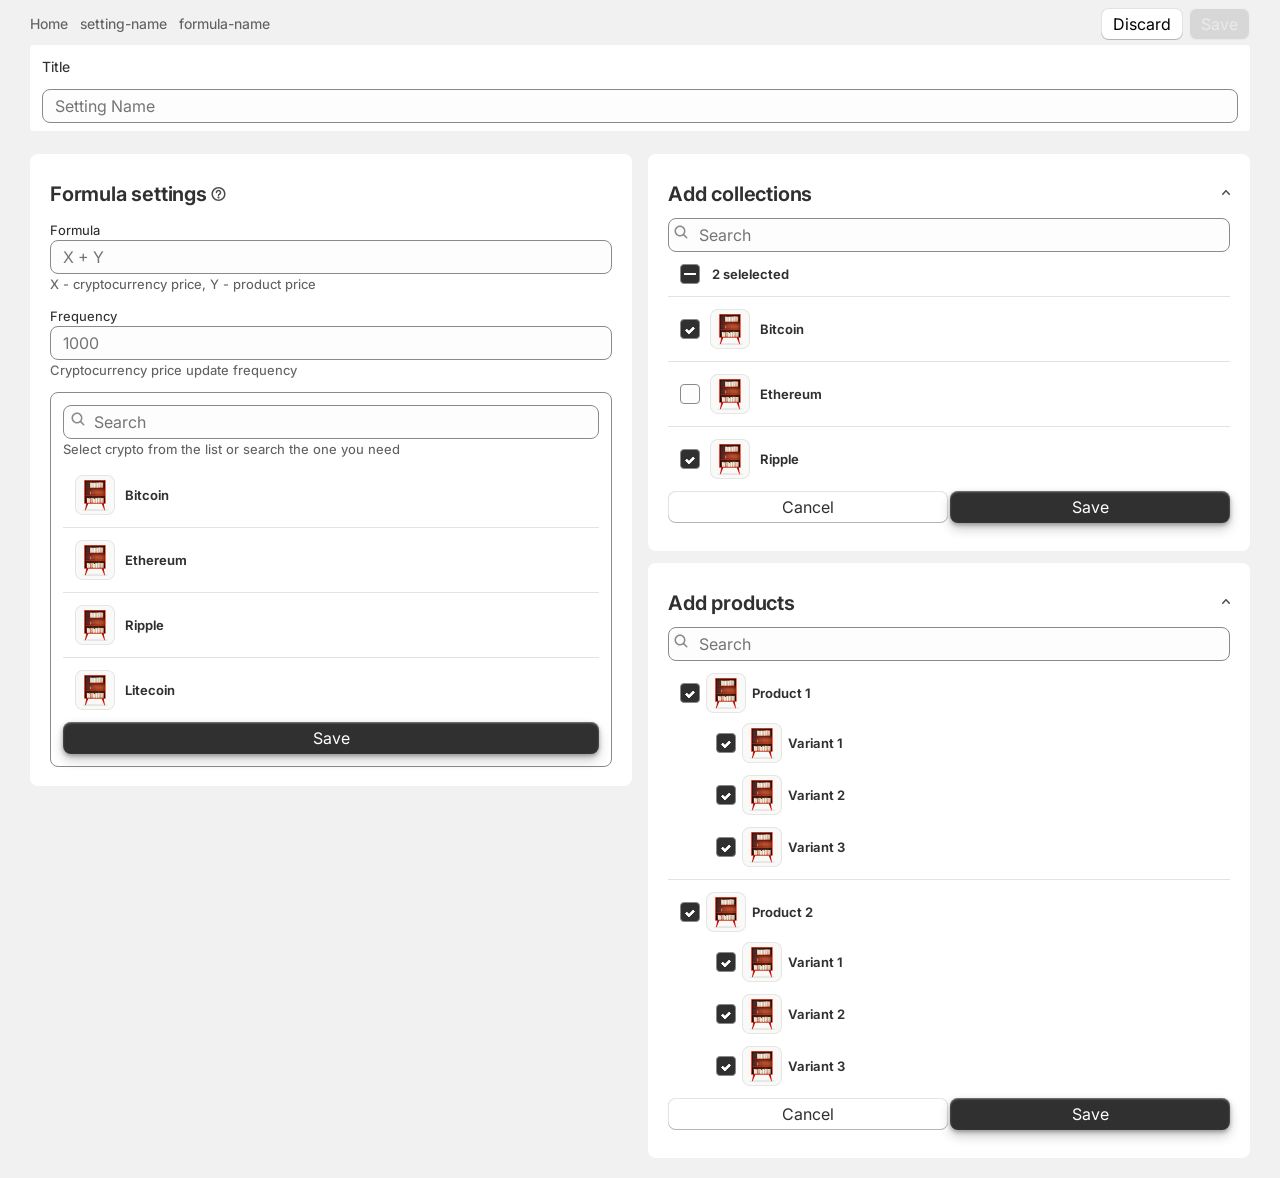
==== formula.html @ 6ff9fcc7 "feat: зробив лабу" ====
<!DOCTYPE html>
<html lang="en">
  <head>
    <meta charset="UTF-8" />
    <meta name="viewport" content="width=device-width, initial-scale=1.0" />
    <link rel="stylesheet" href="./resources/style.css" />
    <link rel="stylesheet" href="./resources/reset.css" />
    <link
      href="https://fonts.googleapis.com/css2?family=Inter:ital,opsz,wght@0,14..32,100..900;1,14..32,100..900&display=swap"
      rel="stylesheet"
    />
    <title>Document</title>
  </head>
  <body>
    <div class="container">
      <header class="wrapper">
        <nav class="headers-wrapper">
          <a href="index.html" class="headers">Home</a>
          <a href="settings.html" class="headers">setting-name</a>
          <a href="formula.html" class="headers">formula-name</a>
        </nav>
        <div class="btn-wrapper">
          <button class="btn">Discard</button>
          <button class="btn disabled" disabled>Save</button>
        </div>
      </header>
      <div class="input-wrapper">
        <p class="title">Title</p>
        <input type="text" class="input" placeholder="Setting Name" />
      </div>
      <div class="section">
        <div class="formula">
          <div class="formula-wrapper">
            <h3 class="formula-text">Formula settings</h3>
            <img
              src="./images/icons/QuestionCircle.svg"
              alt=""
              class="formula-icon"
            />
          </div>
          <div class="label">
            <p class="label-text">Formula</p>
            <input type="text" placeholder="X + Y" class="input" />
            <p class="label-bottom-text">
              X - cryptocurrency price, Y - product price
            </p>
          </div>
          <div class="label">
            <p class="label-text">Frequency</p>
            <input type="text" placeholder="1000" class="input" />
            <p class="label-bottom-text">
              Cryptocurrency price update frequency
            </p>
          </div>
          <div class="box">
            <img
              src="./images/icons/search-icon.svg"
              alt="search icon"
              class="box-icon"
            />
            <input type="text" placeholder="Search" class="input box-input" />
            <p class="box-text">
              Select crypto from the list or search the one you need
            </p>
            <ul class="box-list">
              <li class="box-list-item">
                <img src="./images/thumbnail.png" alt="thumbnail" />
                <p class="box-list-item-text">Bitcoin</p>
              </li>
              <li class="box-list-item">
                <img src="./images/thumbnail.png" alt="thumbnail" />
                <p class="box-list-item-text">Ethereum</p>
              </li>
              <li class="box-list-item">
                <img src="./images/thumbnail.png" alt="thumbnail" />
                <p class="box-list-item-text">Ripple</p>
              </li>
              <li class="box-list-item">
                <img src="./images/thumbnail.png" alt="thumbnail" />
                <p class="box-list-item-text">Litecoin</p>
              </li>
            </ul>
            <button class="box-btn">Save</button>
          </div>
        </div>
        <div class="inner-section">
          <div class="collections">
            <h3 class="collections-text">Add collections</h3>
            <img
              src="./images/icons/arrow.svg"
              alt="arrow"
              class="arrow-icon"
            />
            <img
              src="./images/icons/search-icon.svg"
              alt="search icon"
              class="collections-icon"
            />
            <input type="text" placeholder="Search" class="input box-input" />
            <ul class="box-list">
              <li class="box-list-item">
                <div class="checkbox-wrapper">
                  <label class="custom-checkbox">
                    <input type="checkbox" class="checkbox" checked />
                    <span class="line"></span>
                  </label>
                  <p class="box-list-item-text">2 selelected</p>
                </div>
              </li>
              <li class="box-list-item">
                <label class="custom-checkbox">
                  <input type="checkbox" class="checkbox" checked />
                  <span class="checkbox-checkmark"></span>
                </label>
                <img src="./images/thumbnail.png" alt="thumbnail" />
                <p class="box-list-item-text">Bitcoin</p>
              </li>
              <li class="box-list-item">
                <label class="custom-checkbox">
                  <input type="checkbox" class="checkbox" />
                  <span class="checkbox-checkmark"></span>
                </label>

                <img src="./images/thumbnail.png" alt="thumbnail" />
                <p class="box-list-item-text">Ethereum</p>
              </li>
              <li class="box-list-item">
                <label class="custom-checkbox">
                  <input type="checkbox" class="checkbox" checked />
                  <span class="checkbox-checkmark"></span>
                </label>
                <img src="./images/thumbnail.png" alt="thumbnail" />
                <p class="box-list-item-text">Ripple</p>
              </li>
            </ul>
            <div class="collections-btn-wrapper">
              <button class="collections-btn-cancel">Cancel</button>
              <button class="collections-btn-save">Save</button>
            </div>
          </div>

          <div class="collections">
            <h3 class="collections-text">Add products</h3>
            <img
              src="./images/icons/arrow.svg"
              alt="arrow"
              class="arrow-icon"
            />
            <img
              src="./images/icons/search-icon.svg"
              alt="search icon"
              class="collections-icon"
            />
            <input type="text" placeholder="Search" class="input box-input" />

            <ul class="product-list">
              <li class="product-list-item">
                <div class="product-box">
                  <label class="custom-checkbox">
                    <input type="checkbox" class="checkbox" checked />
                    <span class="checkbox-checkmark"></span>
                  </label><img src="./images/thumbnail.png" alt="thumbnail" />
                  <p class="box-list-item-text">Product 1</p>
                </div>
                <ul class="variant-products">
                  <li class="variants">
                    <label class="custom-checkbox">
                      <input type="checkbox" class="checkbox" checked />
                      <span class="checkbox-checkmark"></span>
                    </label>
                    <img src="./images/thumbnail.png" alt="thumbnail" />
                    <p class="box-list-item-text">Variant 1</p>
                  </li>
                  <li class="variants">
                    <label class="custom-checkbox">
                      <input type="checkbox" class="checkbox" checked />
                      <span class="checkbox-checkmark"></span>
                    </label>
                    <img src="./images/thumbnail.png" alt="thumbnail" />
                    <p class="box-list-item-text">Variant 2</p>
                  </li>
                  <li class="variants">
                    <label class="custom-checkbox">
                      <input type="checkbox" class="checkbox" checked />
                      <span class="checkbox-checkmark"></span>
                    </label>
                    <img src="./images/thumbnail.png" alt="thumbnail" />
                    <p class="box-list-item-text">Variant 3</p>
                  </li>
                </ul>
              </li>
              <li class="product-list-item">
                <div class="product-box">
                  <label class="custom-checkbox">
                    <input type="checkbox" class="checkbox" checked />
                    <span class="checkbox-checkmark"></span>
                  </label>

                  <img src="./images/thumbnail.png" alt="thumbnail" />
                  <p class="box-list-item-text">Product 2</p>
                </div>
                <ul class="variant-products">
                  <li class="variants">
                    <label class="custom-checkbox">
                      <input type="checkbox" class="checkbox" checked />
                      <span class="checkbox-checkmark"></span>
                    </label>
                    <img src="./images/thumbnail.png" alt="thumbnail" />
                    <p class="box-list-item-text">Variant 1</p>
                  </li>
                  <li class="variants">
                    <label class="custom-checkbox">
                      <input type="checkbox" class="checkbox" checked />
                      <span class="checkbox-checkmark"></span>
                    </label>
                    <img src="./images/thumbnail.png" alt="thumbnail" />
                    <p class="box-list-item-text">Variant 2</p>
                  </li>
                  <li class="variants">
                    <label class="custom-checkbox">
                      <input type="checkbox" class="checkbox" checked />
                      <span class="checkbox-checkmark"></span>
                    </label>
                    <img src="./images/thumbnail.png" alt="thumbnail" />
                    <p class="box-list-item-text">Variant 3</p>
                  </li>
                </ul>
              </li>
            </ul>
            <div class="collections-btn-wrapper">
              <button class="collections-btn-cancel">Cancel</button>
              <button class="collections-btn-save">Save</button>
            </div>
          </div>
        </div>
      </div>
    </div>
  </body>
</html>
---- resources/style.css ----
body {
  font-family: "Inter", sans-serif;
  font-style: normal;
  background-color: #f1f1f1;
}
.container {
  padding: 0 30px;
  display: flex;
  flex-direction: column;
  gap: 27px;
}
h1 {
  color: #000;
  text-align: center;
  font-size: 24px;
  font-weight: bold;
  line-height: 32px;
  letter-spacing: -0.2px;
  text-align: start;
}

.nav {
  width: 100%;
  background-color: #fff;
  display: flex;
  height: 52px;
  border-radius: 4px;
  box-shadow: 1px 0 0 0 rgba(0, 0, 0, 0.13) inset;
}
.nav-link {
  color: #000;
  display: flex;
  height: 100%;
  align-items: center;
  justify-content: center;
  padding: 10px 36px;
  min-width: 80px;
  white-space: nowrap;
  flex-shrink: 0;
}
.active-link {
  border-bottom: 2px solid #29845a;
}
.table {
  width: 100%;
  background-color: #fff;
  border-radius: 12px;
  border-collapse: collapse;
}
.table-head {
  text-align: left;
  height: 44px;
  font-weight: normal;
}
.table-head:first-child {
  padding-left: 8px;
}
.table-elem {
  height: 44px;
  border-top: 1px solid #e3e3e3;
}
.delete-icon {
  width: 20px;
  height: 20px;
}
.table-link {
  color: #005bd3;
  padding-left: 8px;
}
.delete-button {
  padding-right: 8px;
  width: 40px;
  height: 40px;
}
.status {
  height: 20px;
}
.active {
  background-color: #cdfee1;
  border-radius: 8px;
  width: 52px;
  color: #0c5132;
  padding: 2px 8px;
}
.draft {
  background-color: #f2f2f2;
  border-radius: 8px;
  width: 45px;
  color: #616161;
  padding: 2px 8px;
}

.wrapper {
  margin-top: 10px;
  width: 100%;
  height: 28px;
  display: flex;
  justify-content: space-between;
  align-items: center;
  margin-bottom: -20px;
}

.headers-wrapper {
  display: flex;
  gap: 12px;
}

.headers {
  color: #616161;
  font-size: 14px;
  font-weight: 450;
  line-height: 20px;
}

.btn-wrapper {
  display: flex;
  align-items: center;
  gap: 6px;
}

.btn {
  padding: 6px 12px;
  border-radius: 8px;
  background-color: #fff;
  box-shadow: 0 -1px 0 0 #b5b5b5 inset, -1px 0 0 0 #e3e3e3 inset,
    1px 0 0 0 #e3e3e3 inset, 0 1px 0 0 #e3e3e3 inset;
}

.btn:first-child:hover {
  background-color: #f1f1f1;
  transition-duration: 200ms;
}

.disabled {
  color: #b5b5b5;
  background-color: #000;
  opacity: 0.1;
}

.btn-link {
  color: #fff;
  padding: 6px 12px;
  border-radius: 8px;
  background-color: #fff;
  box-shadow: inset 0 1px 2px rgba(255, 255, 255, 0.4),
    0 2px 4px rgba(0, 0, 0, 0.3), 0 6px 12px rgba(0, 0, 0, 0.2);
  background-color: #303030;
}

.btn-link:hover {
  background-color: #0d0d0d;
  transition-duration: 200ms;
}

.input-wrapper {
  background-color: #fff;
  width: 100%;
  height: 86px;
  border-radius: 4px;
  padding: 12px;
  margin-bottom: 36px;
}

.title {
  margin-bottom: 12px;
  color: #303030;
  font-size: 14px;
  font-weight: 450;
  line-height: 20px;
}

.input {
  display: flex;
  padding: 6px 12px 6px;
  align-items: center;
  align-self: stretch;
  border: 1px solid #8a8a8a;
  border-radius: 8px;
  background-color: #fdfdfd;
  width: 100%;
}

.img-wrapper {
  width: 800px;
  height: 420px;
  background-color: #fff;
  border-radius: 12px;
  margin: auto;
  display: flex;
  flex-direction: column;
  align-items: center;
  padding: 40px 16px 64px;
  margin-bottom: 36px;
}

.text {
  color: #303030;
  font-size: 14px;
  font-weight: 650;
  line-height: 20px;
  margin-bottom: 6px;
}

.img {
  width: 148px;
  margin-bottom: 27px;
}

.little-text {
  color: #303030;
  font-size: 12px;
  font-weight: 450;
  line-height: 16px;
  margin-bottom: 16px;
}

.formulas-wrapper {
  width: 100%;
  border-radius: 8px;
  background-color: #fff;
  padding: 12px;
  margin-bottom: 20px;
}

.h3 {
  color: #303030;
  font-size: 20px;
  font-weight: 650;
  line-height: 24px;
  letter-spacing: -0.2px;
  margin-bottom: 12px;
}

.list-item {
  display: flex;
  justify-content: space-between;
  align-items: center;
  height: 44px;
}

.icons-wrapper {
  display: flex;
  gap: 30px;
}

.section {
  display: flex;
  gap: 16px;
  margin-top: -40px;
  margin-bottom: 20px;
}
.formula {
  width: 50%;
  background-color: #fff;
  border-radius: 8px;
  padding: 28px 20px;
  height: 632px;
}

.formula-wrapper {
  display: flex;
  gap: 4px;
  margin-bottom: 14px;
}

.formula-text {
  color: #303030;
  font-size: 20px;
  font-weight: 650;
  line-height: 24px;
  letter-spacing: -0.2px;
}

.label {
  margin-bottom: 12px;
}

.label-text {
  color: #303030;
  font-size: 13px;
  font-weight: 450;
  line-height: 20px;
}

.label-bottom-text {
  color: #616161;
  font-size: 13px;
  font-weight: 450;
  line-height: 20px;
}

.box {
  padding: 12px;
  border: 1px solid #8a8a8a;
  border-radius: 8px;
  position: relative;
}

.box-text {
  color: #616161;
  font-size: 13px;
  font-weight: 450;
  line-height: 20px;
  margin-bottom: 4px;
}

.box-icon {
  position: absolute;
  top: 19px;
  left: 20px;
}

.box-input {
  padding-left: 30px;
}

.box-list-item {
  display: flex;
  align-items: center;
  gap: 10px;
  padding: 12px;
}

.box-list-item:not(:first-child) {
  border-top: 1px solid #e3e3e3;
}

.box-list-item-text {
  color: #303030;
  font-size: 13px;
  font-weight: 650;
  line-height: 20px;
}

.box-btn {
  width: 100%;
  color: #fff;
  padding: 6px 12px;
  border-radius: 8px;
  background-color: #fff;
  box-shadow: inset 0 1px 2px rgba(255, 255, 255, 0.4),
    0 2px 4px rgba(0, 0, 0, 0.3), 0 6px 12px rgba(0, 0, 0, 0.2);
  background-color: #303030;
}

.box-btn:hover {
  background-color: #0d0d0d;
  transition-duration: 200ms;
}

.inner-section {
  width: 50%;
  display: flex;
  flex-direction: column;
  gap: 12px;
}

.collections {
  width: 100%;
  background-color: #fff;
  border-radius: 8px;
  padding: 28px 20px;
  position: relative;
}

.collections-icon {
  position: absolute;
  top: 71px;
  left: 26px;
}

.collections-text {
  color: #303030;
  font-size: 20px;
  font-weight: 650;
  line-height: 24px;
  letter-spacing: -0.2px;
  margin-bottom: 12px;
}

.checkbox-wrapper {
  display: flex;
  gap: 12px;
}

.custom-checkbox {
  display: inline-flex;
  position: relative;
}

.line::before {
  content: "";
  position: absolute;
  top: 50%;
  left: 50%;
  width: 12px;
  height: 2px;
  border-radius: 2px;
  background-color: white;
  transform: translate(-50%, -50%);
}

.line {
  width: 20px;
  height: 20px;
  background-color: #fdfdfd;
  border-radius: 4px;
  border: 1px solid #8a8a8a;
  display: flex;
  align-items: center;
  justify-content: center;
  cursor: pointer;
  transition: background 0.3s ease;
}

.line::after {
  content: "";
  width: 12px;
  height: 2px;
  background-color: white;
  border-radius: 1px;
  opacity: 0;
  transition: opacity 0.2s ease;
}

.checkbox:checked + .line {
  background-color: #303030;
}

.custom-checkbox .checkbox:checked + .line::after {
  opacity: 1;
}

.checkbox:checked + .checkbox-checkmark {
  background-color: #303030;
}

.checkbox-checkmark {
  width: 20px;
  height: 20px;
  background-color: #fdfdfd;
  border-radius: 4px;
  border: 1px solid #8a8a8a;
  display: flex;
  align-items: center;
  justify-content: center;
  cursor: pointer;
  transition: background 0.3s ease;
}

.checkbox-checkmark::after {
  content: "";
  width: 6px;
  height: 9px;
  border: solid white;
  border-width: 0 3px 3px 0;
  border-radius: 1px;
  transform: rotate(45deg);
  opacity: 0;
  transition: opacity 0.2s ease;
}

.custom-checkbox .checkbox:checked + .checkbox-checkmark::after {
  opacity: 1;
}

.checkbox {
  display: none;
}

.collections-btn-wrapper {
  display: flex;
  gap: 2px;
}

.collections-btn-cancel {
  width: 100%;
  color: #303030;
  padding: 6px 12px;
  border-radius: 8px;
  background-color: #fff;
  box-shadow: 0 -1px 0 0 #b5b5b5 inset, -1px 0 0 0 #e3e3e3 inset,
    1px 0 0 0 #e3e3e3 inset, 0 1px 0 0 #e3e3e3 inset;
}

.collections-btn-save {
  width: 100%;
  color: #fff;
  padding: 6px 12px;
  border-radius: 8px;
  box-shadow: inset 0 1px 2px rgba(255, 255, 255, 0.4),
    0 2px 4px rgba(0, 0, 0, 0.3), 0 6px 12px rgba(0, 0, 0, 0.2);
  background-color: #303030;
}

.collections-btn-save:hover {
  background-color: #0d0d0d;
  transition-duration: 200ms;
}
.collections-btn-cancel:hover {
  background-color: #ececec;
  transition-duration: 200ms;
}

.arrow-icon {
  position: absolute;
  right: 20px;
  top: 36px;
}

.product-box {
  display: flex;
  gap: 6px;
  align-items: center;
}

.product-list-item {
  display: flex;
  flex-direction: column;
  gap: 10px;
  padding: 12px;
}

.product-list-item:not(:first-child) {
  border-top: 1px solid #e3e3e3;
}

.variant-products {
  padding-left: 36px;
  display: flex;
  flex-direction: column;
  gap: 12px;
}

.variants {
  display: flex;
  gap: 6px;
  align-items: center;
}
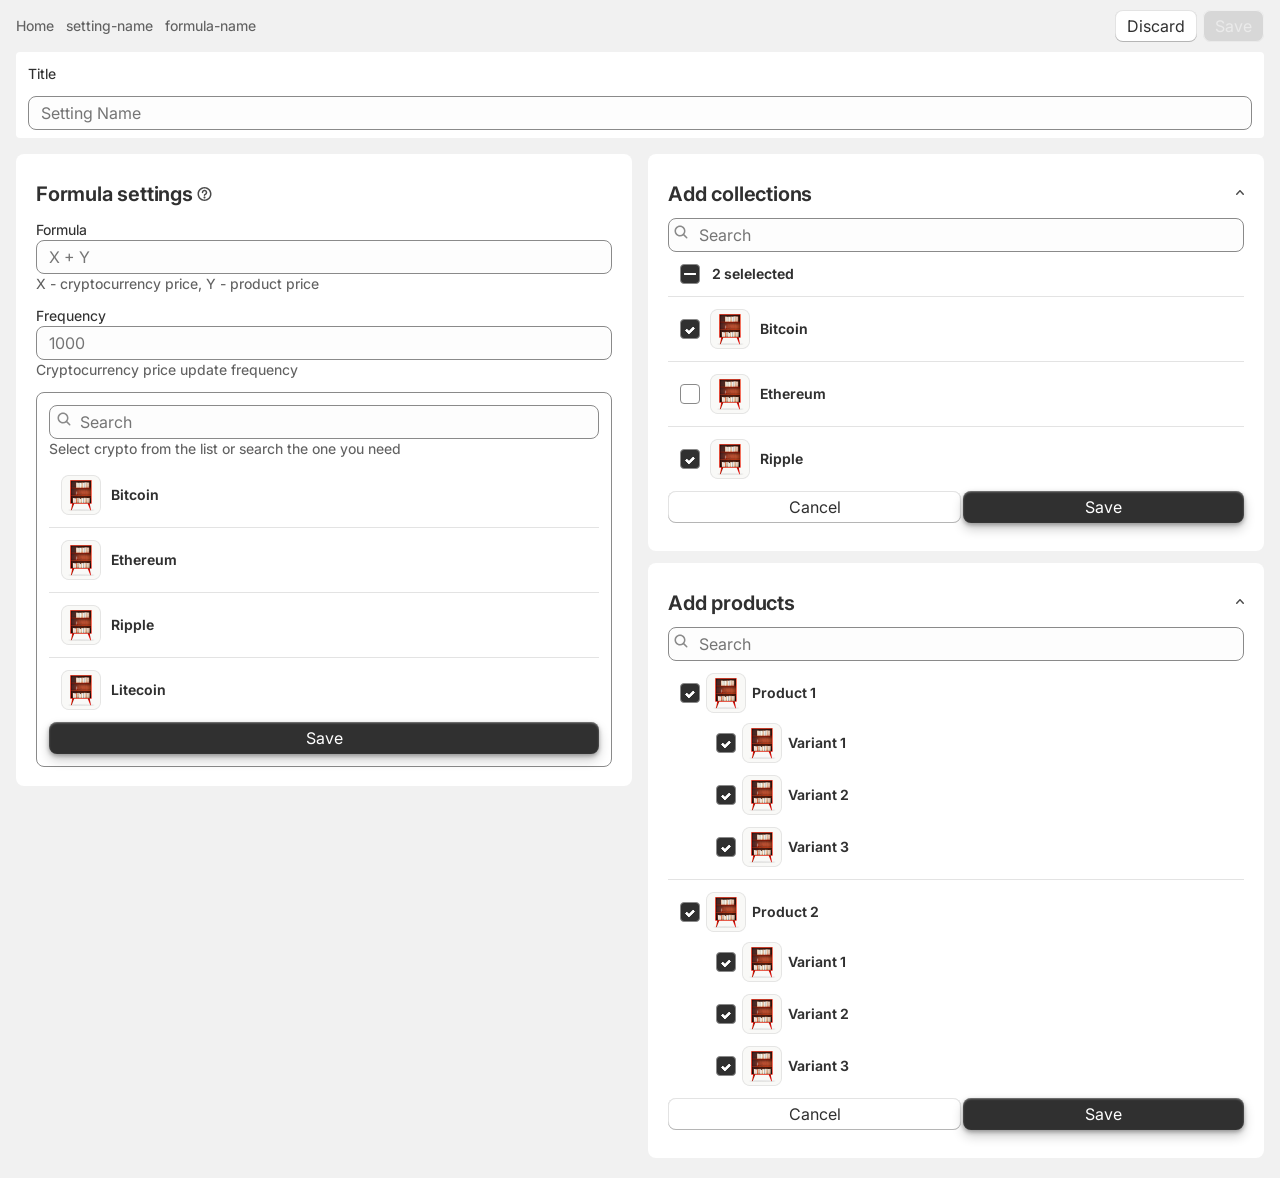
==== commit 560345ba: "feat: зробив лабу 4" ====
--- a/formula.html
+++ b/formula.html
@@ -3,7 +3,7 @@
   <head>
     <meta charset="UTF-8" />
     <meta name="viewport" content="width=device-width, initial-scale=1.0" />
-    <link rel="stylesheet" href="./resources/style.css" />
+    <link rel="stylesheet" href="./scss/styles.css" />
     <link rel="stylesheet" href="./resources/reset.css" />
     <link
       href="https://fonts.googleapis.com/css2?family=Inter:ital,opsz,wght@0,14..32,100..900;1,14..32,100..900&display=swap"
--- a/scss/styles.css
+++ b/scss/styles.css
@@ -0,0 +1,620 @@
+body {
+  font-family: "Inter", sans-serif;
+  font-style: normal;
+  background-color: #f1f1f1;
+}
+
+.container {
+  width: 100%;
+  padding: 0 16px;
+  display: flex;
+  flex-direction: column;
+  gap: 16px;
+}
+
+@media (min-width: 768px) {
+  .container {
+    gap: 20px;
+  }
+}
+@media (min-width: 1440px) {
+  .container {
+    padding: 0 30px;
+    gap: 27px;
+  }
+}
+h1 {
+  font-size: 24px;
+  font-weight: 650;
+  line-height: 32px;
+  color: #000;
+  text-align: start;
+}
+
+.nav {
+  width: 100%;
+  background-color: #fff;
+  display: flex;
+  height: 42px;
+  border-radius: 4px;
+  box-shadow: 1px 0 0 0 rgba(0, 0, 0, 0.13) inset;
+}
+
+@media (min-width: 768px) {
+  .nav {
+    height: 52px;
+  }
+}
+.nav-link {
+  color: #000;
+  display: flex;
+  height: 100%;
+  align-items: center;
+  justify-content: center;
+  min-width: 50px;
+  padding: 6px 10px;
+  font-size: 14px;
+  font-weight: 450;
+  line-height: 16px;
+  color: #303030;
+}
+
+@media (min-width: 768px) {
+  .nav-link {
+    min-width: 68px;
+    padding: 10px 36px;
+    font-size: 14px;
+    font-weight: 450;
+    line-height: 20px;
+    color: #303030;
+  }
+}
+@media (min-width: 1440px) {
+  .nav-link {
+    min-width: 80px;
+    font-size: 16px;
+    font-weight: 450;
+    line-height: 24px;
+    color: #303030;
+  }
+}
+.active-link {
+  border-bottom: 2px solid #29845a;
+}
+
+.table {
+  width: 100%;
+  background-color: #fff;
+  border-radius: 12px;
+  border-collapse: collapse;
+}
+
+.table-head {
+  text-align: left;
+  height: 44px;
+  font-weight: normal;
+}
+
+.table-head:first-child {
+  padding-left: 8px;
+}
+
+.table-elem {
+  height: 44px;
+  border-top: 1px solid #e3e3e3;
+}
+
+.delete-icon {
+  width: 20px;
+  height: 20px;
+}
+
+.table-link {
+  color: #005bd3;
+  padding-left: 8px;
+}
+
+.delete-button {
+  padding-right: 8px;
+  width: 40px;
+  height: 40px;
+}
+
+.status {
+  height: 20px;
+}
+
+.active {
+  background-color: #cdfee1;
+  border-radius: 8px;
+  width: 52px;
+  color: #0c5132;
+  padding: 2px 8px;
+}
+
+.draft {
+  background-color: #f2f2f2;
+  border-radius: 8px;
+  width: 45px;
+  color: #616161;
+  padding: 2px 8px;
+}
+
+.wrapper {
+  margin-top: 10px;
+  width: 100%;
+  min-height: 28px;
+  display: flex;
+  flex-direction: column;
+  gap: 12px;
+}
+
+@media (min-width: 768px) {
+  .wrapper {
+    flex-direction: row;
+    justify-content: space-between;
+    align-items: center;
+    margin-bottom: -10px;
+  }
+}
+@media (min-width: 1440px) {
+  .wrapper {
+    margin-bottom: -20px;
+  }
+}
+.headers-wrapper {
+  display: flex;
+  gap: 12px;
+}
+
+.headers {
+  font-size: 14px;
+  font-weight: 450;
+  line-height: 20px;
+  color: #616161;
+}
+
+.btn-wrapper {
+  display: flex;
+  align-items: center;
+  gap: 6px;
+}
+
+.btn {
+  padding: 6px 12px;
+  border-radius: 8px;
+  background-color: #fff;
+  color: #303030;
+  cursor: pointer;
+  transition: background-color 200ms ease;
+  box-shadow: 0 -1px 0 0 #b5b5b5 inset, -1px 0 0 0 #e3e3e3 inset, 1px 0 0 0 #e3e3e3 inset, 0 1px 0 0 #e3e3e3 inset;
+}
+
+.btn:first-child:hover {
+  background-color: #f1f1f1;
+  transition-duration: 200ms;
+}
+
+.disabled {
+  color: #b5b5b5;
+  background-color: #000;
+  opacity: 0.1;
+}
+
+.btn-link {
+  padding: 6px 12px;
+  border-radius: 8px;
+  background-color: #303030;
+  color: #fff;
+  cursor: pointer;
+  transition: background-color 200ms ease;
+  box-shadow: inset 0 1px 2px rgba(255, 255, 255, 0.4), 0 2px 4px rgba(0, 0, 0, 0.3), 0 6px 12px rgba(0, 0, 0, 0.2);
+}
+
+.btn-link:hover {
+  background-color: #0d0d0d;
+  transition-duration: 200ms;
+}
+
+.input-wrapper {
+  background-color: #fff;
+  width: 100%;
+  height: 86px;
+  border-radius: 4px;
+  padding: 12px;
+  margin-bottom: 36px;
+}
+
+.title {
+  margin-bottom: 12px;
+  font-size: 14px;
+  font-weight: 450;
+  line-height: 20px;
+  color: #303030;
+}
+
+.input {
+  display: flex;
+  padding: 6px 12px 6px;
+  align-items: center;
+  align-self: stretch;
+  border: 1px solid #8a8a8a;
+  border-radius: 8px;
+  background-color: #fdfdfd;
+  width: 100%;
+}
+
+.img-wrapper {
+  width: 100%;
+  max-width: 800px;
+  height: 420px;
+  background-color: #fff;
+  border-radius: 12px;
+  margin: auto;
+  display: flex;
+  flex-direction: column;
+  align-items: center;
+  padding: 40px 16px 64px;
+  margin-bottom: 36px;
+}
+
+.text {
+  font-size: 14px;
+  font-weight: 650;
+  line-height: 20px;
+  color: #303030;
+  margin-bottom: 6px;
+}
+
+.img {
+  width: 148px;
+  margin-bottom: 27px;
+}
+
+.little-text {
+  font-size: 12px;
+  font-weight: 450;
+  line-height: 16px;
+  color: #303030;
+  margin-bottom: 16px;
+}
+
+.formulas-wrapper {
+  width: 100%;
+  border-radius: 8px;
+  background-color: #fff;
+  padding: 12px;
+  margin-bottom: 20px;
+}
+
+.list-link {
+  font-size: 14px;
+}
+
+@media (min-width: 768px) {
+  .list-link {
+    font-size: 16px;
+  }
+}
+.h3 {
+  letter-spacing: -0.2px;
+  margin-bottom: 12px;
+  font-size: 20px;
+  font-weight: 650;
+  line-height: 24px;
+  color: #303030;
+}
+
+.list-item {
+  display: flex;
+  justify-content: space-between;
+  align-items: center;
+  height: 44px;
+}
+
+.icons-wrapper {
+  display: flex;
+  gap: 30px;
+}
+
+.section {
+  display: flex;
+  flex-direction: column;
+  gap: 16px;
+  margin-top: -40px;
+  margin-bottom: 20px;
+}
+
+@media (min-width: 768px) {
+  .section {
+    flex-direction: row;
+  }
+}
+.formula {
+  width: 100%;
+  background-color: #fff;
+  border-radius: 8px;
+  padding: 28px 20px;
+}
+
+@media only screen and (min-width: 768px) {
+  .formula {
+    width: 50%;
+    height: 632px;
+  }
+}
+.formula-wrapper {
+  display: flex;
+  gap: 4px;
+  margin-bottom: 14px;
+}
+
+.formula-text {
+  font-size: 20px;
+  font-weight: 650;
+  line-height: 24px;
+  color: #303030;
+  letter-spacing: -0.2px;
+}
+
+.label {
+  margin-bottom: 12px;
+}
+
+.label-text {
+  font-size: 14px;
+  font-weight: 450;
+  line-height: 20px;
+  color: #303030;
+}
+
+.label-bottom-text {
+  font-size: 14px;
+  font-weight: 450;
+  line-height: 20px;
+  color: #616161;
+}
+
+.box {
+  padding: 12px;
+  border: 1px solid #8a8a8a;
+  border-radius: 8px;
+  position: relative;
+}
+
+.box-text {
+  font-size: 14px;
+  font-weight: 450;
+  line-height: 20px;
+  color: #616161;
+  margin-bottom: 4px;
+}
+
+.box-icon {
+  position: absolute;
+  top: 19px;
+  left: 20px;
+}
+
+.box-input {
+  padding-left: 30px;
+}
+
+.box-list-item {
+  display: flex;
+  align-items: center;
+  gap: 10px;
+  padding: 12px;
+}
+
+.box-list-item:not(:first-child) {
+  border-top: 1px solid #e3e3e3;
+}
+
+.box-list-item-text {
+  font-size: 14px;
+  font-weight: 650;
+  line-height: 20px;
+  color: #303030;
+}
+
+.box-btn {
+  width: 100%;
+  padding: 6px 12px;
+  border-radius: 8px;
+  background-color: #303030;
+  color: #fff;
+  cursor: pointer;
+  transition: background-color 200ms ease;
+  box-shadow: inset 0 1px 2px rgba(255, 255, 255, 0.4), 0 2px 4px rgba(0, 0, 0, 0.3), 0 6px 12px rgba(0, 0, 0, 0.2);
+}
+
+.box-btn:hover {
+  background-color: #0d0d0d;
+  transition-duration: 200ms;
+}
+
+.inner-section {
+  width: 100%;
+  display: flex;
+  flex-direction: column;
+  gap: 12px;
+}
+
+@media only screen and (min-width: 768px) {
+  .inner-section {
+    width: 50%;
+  }
+}
+.collections {
+  width: 100%;
+  background-color: #fff;
+  border-radius: 8px;
+  padding: 28px 20px;
+  position: relative;
+}
+
+.collections-icon {
+  position: absolute;
+  top: 71px;
+  left: 26px;
+}
+
+.collections-text {
+  font-size: 20px;
+  font-weight: 650;
+  line-height: 24px;
+  color: #303030;
+  letter-spacing: -0.2px;
+  margin-bottom: 12px;
+}
+
+.checkbox-wrapper {
+  display: flex;
+  gap: 12px;
+}
+
+.custom-checkbox {
+  display: inline-flex;
+  position: relative;
+}
+
+.line,
+.checkbox-checkmark {
+  width: 20px;
+  height: 20px;
+  background-color: #fff;
+  border-radius: 4px;
+  border: 1px solid #8a8a8a;
+  display: flex;
+  align-items: center;
+  justify-content: center;
+  cursor: pointer;
+  transition: background 200ms ease;
+}
+
+.line::before {
+  content: "";
+  position: absolute;
+  top: 50%;
+  left: 50%;
+  width: 12px;
+  height: 2px;
+  border-radius: 2px;
+  background-color: white;
+  transform: translate(-50%, -50%);
+}
+
+.line::after {
+  content: "";
+  width: 12px;
+  height: 2px;
+  background-color: white;
+  border-radius: 1px;
+  opacity: 0;
+  transition: opacity 0.2s ease;
+}
+
+.checkbox:checked + .line {
+  background-color: #303030;
+}
+
+.custom-checkbox .checkbox:checked + .line::after {
+  opacity: 1;
+}
+
+.checkbox:checked + .checkbox-checkmark {
+  background-color: #303030;
+}
+
+.checkbox-checkmark::after {
+  content: "";
+  width: 6px;
+  height: 9px;
+  border: solid white;
+  border-width: 0 3px 3px 0;
+  border-radius: 1px;
+  transform: rotate(45deg);
+  opacity: 0;
+  transition: opacity 0.2s ease;
+}
+
+.custom-checkbox .checkbox:checked + .checkbox-checkmark::after {
+  opacity: 1;
+}
+
+.checkbox {
+  display: none;
+}
+
+.collections-btn-wrapper {
+  display: flex;
+  gap: 2px;
+}
+
+.collections-btn-cancel {
+  width: 100%;
+  padding: 6px 12px;
+  border-radius: 8px;
+  background-color: #fff;
+  color: #303030;
+  cursor: pointer;
+  transition: background-color 200ms ease;
+  box-shadow: 0 -1px 0 0 #b5b5b5 inset, -1px 0 0 0 #e3e3e3 inset, 1px 0 0 0 #e3e3e3 inset, 0 1px 0 0 #e3e3e3 inset;
+}
+
+.collections-btn-save {
+  width: 100%;
+  border-radius: 8px;
+  background-color: #303030;
+  color: #fff;
+  cursor: pointer;
+  transition: background-color 200ms ease;
+  box-shadow: inset 0 1px 2px rgba(255, 255, 255, 0.4), 0 2px 4px rgba(0, 0, 0, 0.3), 0 6px 12px rgba(0, 0, 0, 0.2);
+}
+
+.collections-btn-save:hover {
+  background-color: #0d0d0d;
+  transition-duration: 200ms;
+}
+
+.collections-btn-cancel:hover {
+  background-color: #ececec;
+  transition-duration: 200ms;
+}
+
+.arrow-icon {
+  position: absolute;
+  right: 20px;
+  top: 36px;
+}
+
+.product-box {
+  display: flex;
+  gap: 6px;
+  align-items: center;
+}
+
+.product-list-item {
+  display: flex;
+  flex-direction: column;
+  gap: 10px;
+  padding: 12px;
+}
+
+.product-list-item:not(:first-child) {
+  border-top: 1px solid #e3e3e3;
+}
+
+.variant-products {
+  padding-left: 36px;
+  display: flex;
+  flex-direction: column;
+  gap: 12px;
+}
+
+.variants {
+  display: flex;
+  gap: 6px;
+  align-items: center;
+}/*# sourceMappingURL=styles.css.map */
